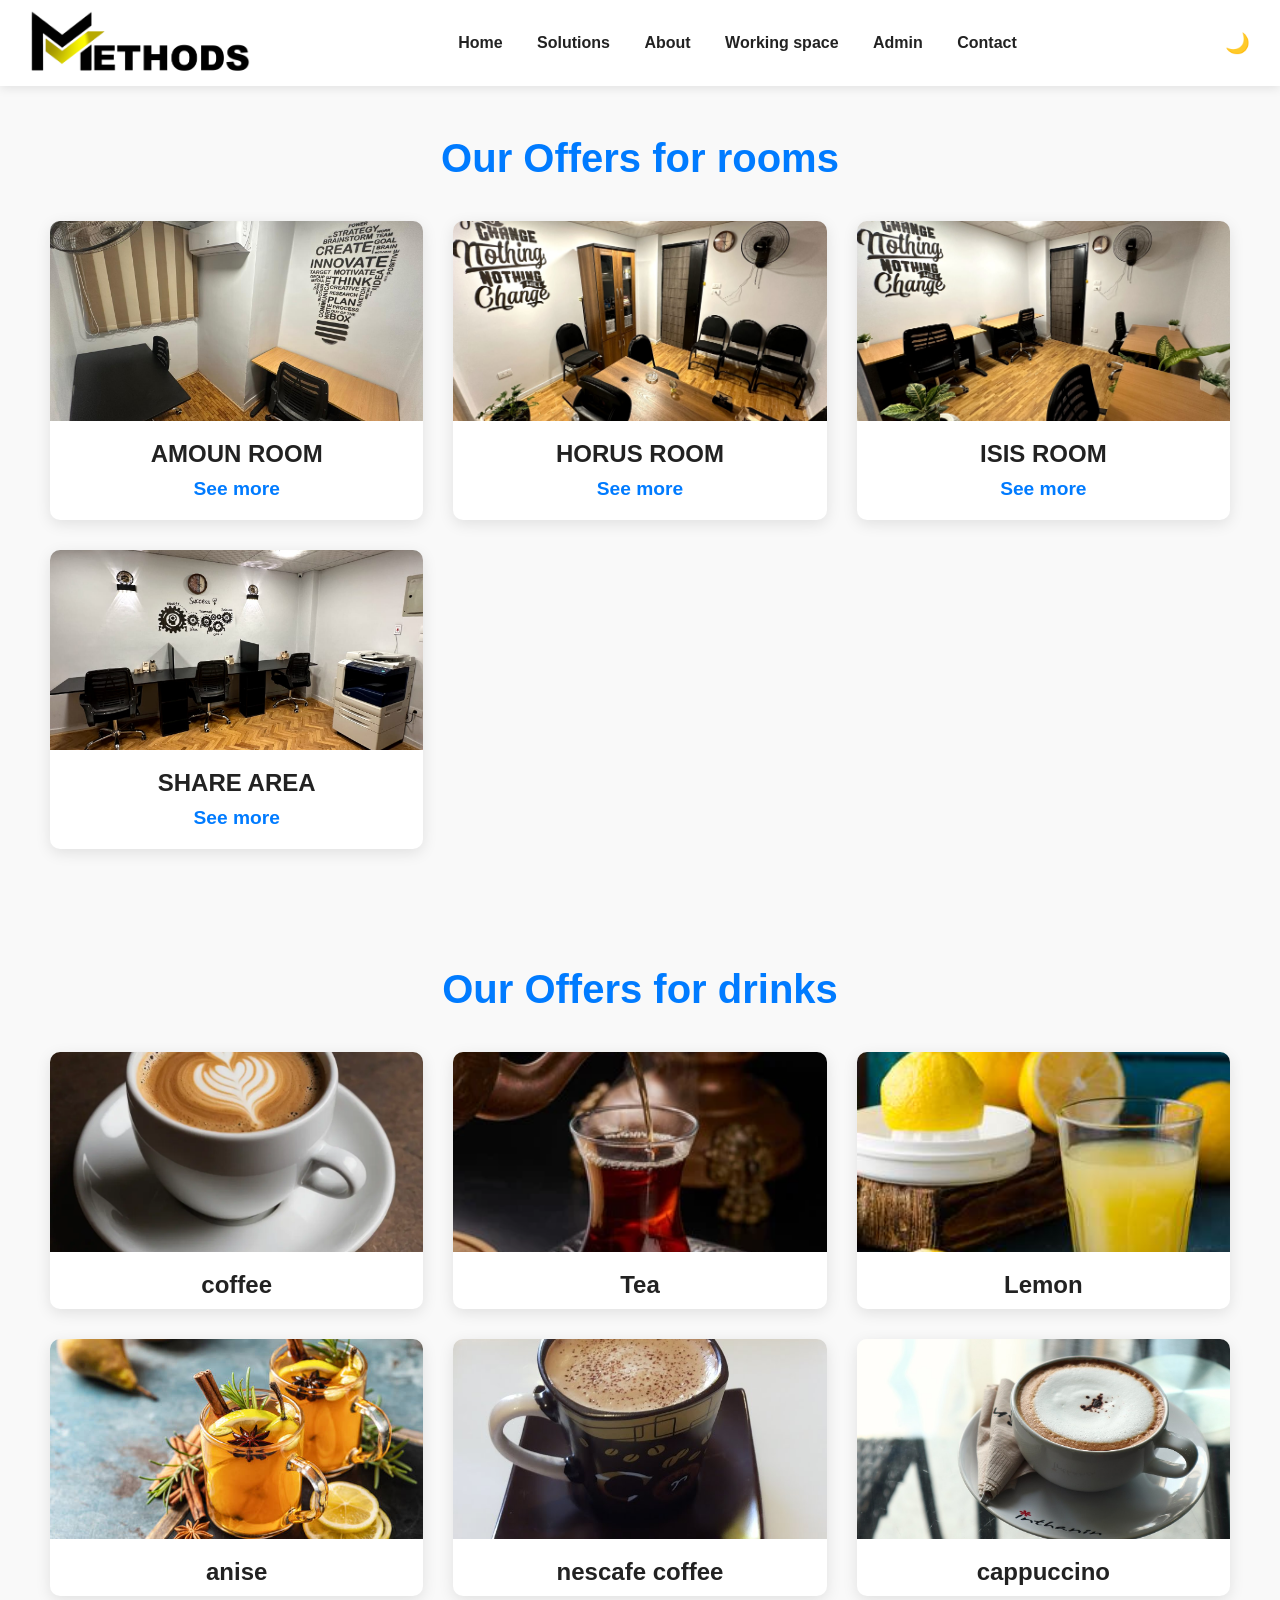
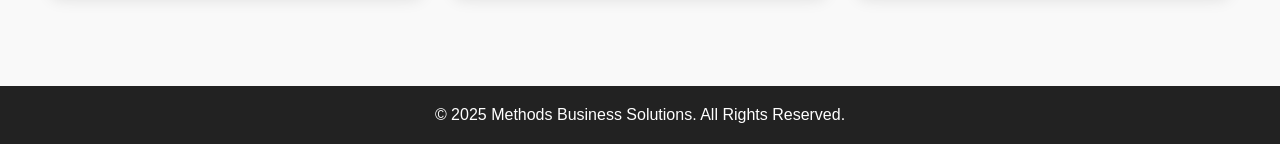
==== offers.html @ 4877b24e "Add files via upload" ====
<!DOCTYPE html>
<html lang="en">

<head>
    <meta charset="UTF-8">
    <meta name="viewport" content="width=device-width, initial-scale=1.0">
    <title>Offers - Methods Business Solutions</title>
    <link rel="stylesheet" href="style.css">
    <link rel="icon" type="icon" href="iconlogo.png">

</head>

<body>
    <!-- ===== NAVBAR ===== -->
    <header class="navbar">
        <div class="logo">
            <img src="Logo.png" alt="Methods Logo">
        </div>
        <nav>
      <a href="index.html" class="active">Home</a>
      <a href="SOLUTIONS.html">Solutions</a>
      <a href="ABOUT.html">About</a>
      <a href="offers.html">Working space</a>
        <a href="admin-login.html">Admin</a>

      <a href="Contact.html">Contact</a>

        </nav>
        <button id="theme-toggle">🌙</button>
    </header>

    <!-- ===== OFFERS SECTION ===== -->
    <section class="offers">
        <h1>Our Offers for rooms</h1>
        <div class="offers-grid">

            <a class="offer-card" href="room_one.html" aria-label="Training Hall details">
                <img src="rom1.jpeg" alt="Training Hall">
                <h2>AMOUN ROOM</h2>
                <p class="price">See more</p>

            </a>


            <a class="offer-card" href="room_two.html" aria-label="Private room details">
                <img src="room1.jpeg" alt="Private Room">
                <h2>HORUS ROOM</h2>
                <p class="price">See more</p>
            </a>

            <a class="offer-card" href="room_three.html" aria-label="Meeting room details">
                <img src="rooom1.jpeg" alt="Meeting Room">
                <h2>ISIS ROOM</h2>
                <p class="price">See more</p>
            </a>


            <a class="offer-card" href="sharearea.html" aria-label="Meeting room details">
                <img src="share_area.jpeg" alt="Meeting Room">
                <h2>SHARE AREA</h2>
                <p class="price">See more</p>
            </a>


        </div>
    </section>

    <br>
    <section class="offers">
        <h1>Our Offers for drinks</h1>
        <div class="offers-grid">

            <div class="offer-card">
                <img src="cofee.webp" alt="Room 1">
                <h2>coffee</h2>
            </div>

            <div class="offer-card">
                <img src="serving-tea-in-the-traditional-thumbnail-140331.webp" alt="Room 2">
                <h2>Tea</h2>
            </div>

            <div class="offer-card">
                <img src="slideshowslide_sss_2873_151.jpg" alt="Room 3">
                <h2>Lemon</h2>
            </div>





            <div class="offer-card">
                <img src="istockphoto-1189572341-612x612.jpg" alt="Room 1">
                <h2>anise</h2>
            </div>

            <div class="offer-card">
                <img src="sddefault.jpg" alt="Room 2">
                <h2>nescafe coffee</h2>
            </div>

            <div class="offer-card">
                <img src="Cappuccino_in_original.jpg" alt="Room 3">
                <h2>cappuccino</h2>
            </div>

        </div>
    </section>

    <!-- ===== FOOTER ===== -->
    <footer>
        <p>&copy; 2025 Methods Business Solutions. All Rights Reserved.</p>
    </footer>

    <script src="script.js"></script>
</body>

</html>
---- style.css ----
/* =================== RESET =================== */
* {
  margin: 0;
  padding: 0;
  box-sizing: border-box;
  font-family: Arial, sans-serif;
  /* خط بسيط وواضح */
}

body {
  background: #f9f9f9;
  color: #222;
  transition: all 0.3s ease;
}

a {
  text-decoration: none;
  color: inherit;
}

/* زرار عام */
.btn {
  display: inline-block;
  margin-top: 15px;
  padding: 10px 20px;
  background: #007BFF;
  color: #fff;
  border-radius: 5px;
  font-weight: bold;
  transition: 0.3s;
}

.btn:hover {
  background: #222;
  color: #fff;
}

/* =================== NAVBAR =================== */
.navbar {
  display: flex;
  justify-content: space-between;
  align-items: center;
  padding: 10px 30px;
  background: #fff;
  box-shadow: 0 2px 10px rgba(0, 0, 0, 0.1);
  flex-wrap: wrap;
  /* عشان الموبايل */
}

.navbar .logo {
  display: flex;
  align-items: center;
  flex-shrink: 0;
}

.navbar img {
  width: 220px;
  height: auto;
}

.navbar nav {
  flex: 1;
  text-align: center;
}

.navbar nav a {
  margin: 0 15px;
  font-weight: bold;
  font-size: 16px;
  transition: 0.3s;
}

.navbar nav a:hover {
  color: #555;
}



/* زرار تبديل الثيم */
#theme-toggle {
  border: none;
  background: none;
  font-size: 20px;
  cursor: pointer;
  margin-left: auto;
}

/* =================== HERO =================== */
.hero {
  text-align: center;
  padding: 80px 20px; 
  background: url('shridhar-gupta-dZxQn4VEv2M-unsplash.jpg') no-repeat center center;
  background-size: cover; 
  color: rgb(0, 0, 0); 
}

.hero h1 {
  font-size: 2.5rem;
  margin-bottom: 20px;
  text-shadow: #000 0px 0px 20px;

}

.hero p {
  font-size: 1.2rem;
  margin-bottom: 100px;
  text-shadow: #000 2px 2px 10px;

}

.hero .btn {
  display: inline-block;
  padding: 10px 20px;
  background-color: #0056b3;
  color: white;
  text-decoration: none;
  border-radius: 5px;
  transition: background 0.3s;
}

.hero .btn:hover {
  background-color: black;
  color: white;
}


/* =================== ABOUT =================== */
.about {
  text-align: center;
  padding: 60px 20px;
}

.about h2 {
  color: #007BFF;
  margin-bottom: 20px;
}

.about p {
  max-width: 800px;
  margin: 0 auto;
  line-height: 1.6;
}

/* =================== SOLUTIONS =================== */
.solutions {
  padding: 60px 20px;
  text-align: center;
}

.solutions h2 {
  color: #007BFF;
  margin-bottom: 30px;
}

.cards {
  display: grid;
  grid-template-columns: repeat(auto-fit, minmax(250px, 1fr));
  gap: 20px;
}

.card {
  background: #fff;
  padding: 20px;
  border-radius: 10px;
  box-shadow: 0 4px 10px rgba(0, 0, 0, 0.1);
  transition: 0.3s;
}

.card:hover {
  transform: translateY(-5px);
}

/* =================== OFFERS =================== */
  .offers {
    padding: 50px 50px;
    text-align: center;
  }

  .offers h1 {
    font-size: 2.5rem;
    margin-bottom: 40px;
    color: #007BFF;
  }

  .offers-grid {
    display: grid;
    grid-template-columns: repeat(auto-fit, minmax(280px, 1fr));
    gap: 30px;
    max-width: 1200px;
    margin: 0 auto;
  }

  .offer-card {
    background: #fff;
    border-radius: 10px;
    box-shadow: 0 4px 15px rgba(0, 0, 0, 0.1);
    overflow: hidden;
    transition: transform 0.3s ease;
    }

  .offer-card:hover {
    transform: translateY(-10px);
  }

  .offer-card img {
    width: 100%;
    height: 200px;
    object-fit: cover;
  }

  .offer-card h2 {
    font-size: 1.5rem;
    margin: 15px 0 10px;
  }

  .offer-card .price {
    font-size: 1.2rem;
    color: #007BFF;
    font-weight: bold;
    margin-bottom: 20px;
  }
/* =================== CLIENTS =================== */
.clients {
  padding: 60px 20px;
  text-align: center;
}

.clients h2 {
  color: #007BFF;
  margin-bottom: 30px;
}

.clients-grid {
  display: grid;
  grid-template-columns: repeat(auto-fit, minmax(120px, 1fr));
  gap: 20px;
  align-items: center;
  justify-items: center;
}

.client img {
  width: 100px;
  height: auto;
  object-fit: contain;
  filter: grayscale(100%);
  transition: 0.3s;
}

.client img:hover {
  filter: grayscale(0%);
  transform: scale(1.05);
}

/* =================== ABOUT PAGE =================== */
.about-page {
  max-width: 1000px;
  margin: 50px auto;
  padding: 20px;
}

.about-page h1 {
  text-align: center;
  font-size: 2.5rem;
  margin-bottom: 40px;
  color: #222;
}

.about-card {
  background: #fff;
  border-radius: 12px;
  padding: 25px;
  margin-bottom: 25px;
  box-shadow: 0 4px 15px rgba(0, 0, 0, 0.08);
  transition: transform 0.3s ease, box-shadow 0.3s ease;
}

.about-card:hover {
  transform: translateY(-5px);
  box-shadow: 0 6px 20px rgba(0, 0, 0, 0.15);
}

.about-card h2 {
  margin-bottom: 15px;
  color: #007BFF;
  font-size: 1.6rem;
}

.about-card p,
.about-card ul {
  font-size: 1rem;
  color: #555;
}

.about-card ul {
  list-style-type: disc;
  padding-left: 20px;
}

/* =================== DARK MODE =================== */
body.dark {
  background: #121212;
  color: #f1f1f1;
}

body.dark .navbar {
  background: #1e1e1e;
}

body.dark .navbar nav a {
  color: #f1f1f1;
}

body.dark .navbar nav a.active {
  color: #007BFF;
}

body.dark .card,
body.dark .solution-card,
body.dark .about-card,
body.dark .offer-card,
body.dark .booking-form {
  background: #1e1e1e;
  color: #f1f1f1;
  border: 1px solid #333;
}

body.dark h1,
body.dark h2,
body.dark h3 {
  color: #007BFF;
}

body.dark p,
body.dark li {
  color: #ddd;
}

body.dark .btn {
  background: #007BFF;
  color: #fff;
}

body.dark .btn:hover {
  background: #0056b3;
}

body.dark footer {
  background: #000;
  color: #ccc;
}

/* =================== RESPONSIVE =================== */
@media (max-width: 768px) {
  .navbar {
    flex-direction: column;
    align-items: center;
    padding: 15px;
  }

  .navbar img {
    width: 160px;
    margin-bottom: 10px;
  }

  .navbar nav {
    margin: 10px 0;
  }

  .navbar nav a {
    margin: 5px 10px;
    display: inline-block;
  }

  .room-details {
    padding: 20px;
  }

  .room-img {
    max-width: 100%;
  }

  .booking-form {
    padding: 20px;
  }
}



footer {
  background: #222;
  color: #fff;
  text-align: center;
  padding: 20px 10px;
  margin-top: 40px;
}

.social-links {
  margin-top: 15px;
  font-size: 20px;
  display: flex;
  justify-content: center;
  align-items: center;
  gap: 15px; /* استخدمه للتباعد بدل margin */
}

.social-icon {
  color: #fff;
  font-size: 24px;
  transition: color 0.3s; /* محدد الخاصية */
}

.social-icon:hover {
  color: #007BFF;
}


/* Dark Mode */
body.dark footer {
  background: #111;
  color: #ccc;
}

body.dark .social-icon {
  color: #ccc;
}

body.dark .social-icon:hover {
  color: #007BFF;
}
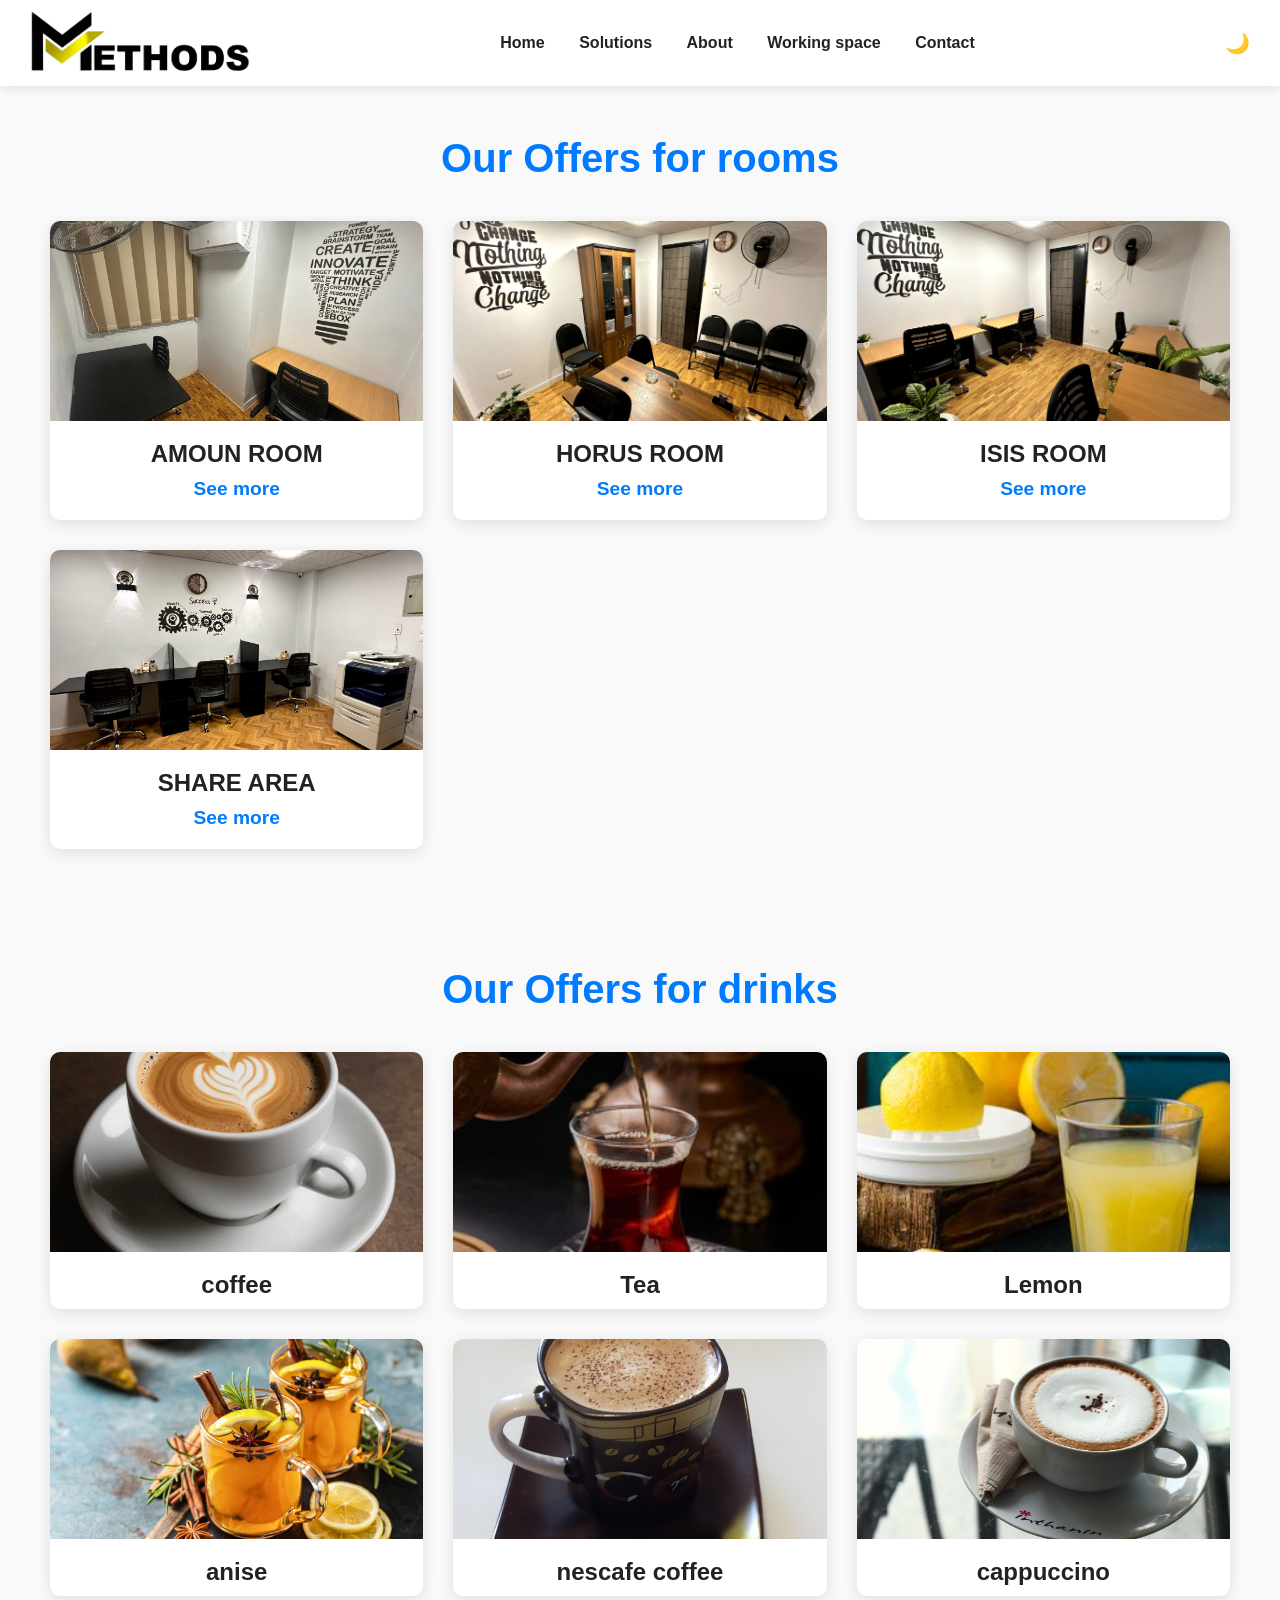
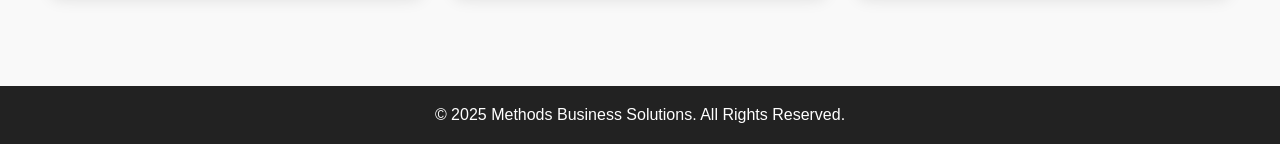
==== commit 45ba679d: "Updated admin-s.css" ====
--- a/offers.html
+++ b/offers.html
@@ -1,118 +1,115 @@
-<!DOCTYPE html>
-<html lang="en">
-
-<head>
-    <meta charset="UTF-8">
-    <meta name="viewport" content="width=device-width, initial-scale=1.0">
-    <title>Offers - Methods Business Solutions</title>
-    <link rel="stylesheet" href="style.css">
-    <link rel="icon" type="icon" href="iconlogo.png">
-
-</head>
-
-<body>
-    <!-- ===== NAVBAR ===== -->
-    <header class="navbar">
-        <div class="logo">
-            <img src="Logo.png" alt="Methods Logo">
-        </div>
-        <nav>
-      <a href="index.html" class="active">Home</a>
-      <a href="SOLUTIONS.html">Solutions</a>
-      <a href="ABOUT.html">About</a>
-      <a href="offers.html">Working space</a>
-        <a href="admin-login.html">Admin</a>
-
-      <a href="Contact.html">Contact</a>
-
-        </nav>
-        <button id="theme-toggle">🌙</button>
-    </header>
-
-    <!-- ===== OFFERS SECTION ===== -->
-    <section class="offers">
-        <h1>Our Offers for rooms</h1>
-        <div class="offers-grid">
-
-            <a class="offer-card" href="room_one.html" aria-label="Training Hall details">
-                <img src="rom1.jpeg" alt="Training Hall">
-                <h2>AMOUN ROOM</h2>
-                <p class="price">See more</p>
-
-            </a>
-
-
-            <a class="offer-card" href="room_two.html" aria-label="Private room details">
-                <img src="room1.jpeg" alt="Private Room">
-                <h2>HORUS ROOM</h2>
-                <p class="price">See more</p>
-            </a>
-
-            <a class="offer-card" href="room_three.html" aria-label="Meeting room details">
-                <img src="rooom1.jpeg" alt="Meeting Room">
-                <h2>ISIS ROOM</h2>
-                <p class="price">See more</p>
-            </a>
-
-
-            <a class="offer-card" href="sharearea.html" aria-label="Meeting room details">
-                <img src="share_area.jpeg" alt="Meeting Room">
-                <h2>SHARE AREA</h2>
-                <p class="price">See more</p>
-            </a>
-
-
-        </div>
-    </section>
-
-    <br>
-    <section class="offers">
-        <h1>Our Offers for drinks</h1>
-        <div class="offers-grid">
-
-            <div class="offer-card">
-                <img src="cofee.webp" alt="Room 1">
-                <h2>coffee</h2>
-            </div>
-
-            <div class="offer-card">
-                <img src="serving-tea-in-the-traditional-thumbnail-140331.webp" alt="Room 2">
-                <h2>Tea</h2>
-            </div>
-
-            <div class="offer-card">
-                <img src="slideshowslide_sss_2873_151.jpg" alt="Room 3">
-                <h2>Lemon</h2>
-            </div>
-
-
-
-
-
-            <div class="offer-card">
-                <img src="istockphoto-1189572341-612x612.jpg" alt="Room 1">
-                <h2>anise</h2>
-            </div>
-
-            <div class="offer-card">
-                <img src="sddefault.jpg" alt="Room 2">
-                <h2>nescafe coffee</h2>
-            </div>
-
-            <div class="offer-card">
-                <img src="Cappuccino_in_original.jpg" alt="Room 3">
-                <h2>cappuccino</h2>
-            </div>
-
-        </div>
-    </section>
-
-    <!-- ===== FOOTER ===== -->
-    <footer>
-        <p>&copy; 2025 Methods Business Solutions. All Rights Reserved.</p>
-    </footer>
-
-    <script src="script.js"></script>
-</body>
-
+<!DOCTYPE html>
+<html lang="en">
+
+<head>
+    <meta charset="UTF-8">
+    <meta name="viewport" content="width=device-width, initial-scale=1.0">
+    <title>Offers - Methods Business Solutions</title>
+    <link rel="stylesheet" href="style.css">
+    <link rel="icon" type="icon" href="iconlogo.png">
+
+</head>
+
+<body>
+    <!-- ===== NAVBAR ===== -->
+    <header class="navbar">
+        <div class="logo">
+            <img src="Logo.png" alt="Methods Logo">
+        </div>
+        <nav>
+      <a href="index.html" class="active">Home</a>
+      <a href="SOLUTIONS.html">Solutions</a>
+      <a href="ABOUT.html">About</a>
+      <a href="offers.html">Working space</a>
+      <a href="Contact.html">Contact</a>
+        </nav>
+        <button id="theme-toggle">🌙</button>
+    </header>
+
+    <!-- ===== OFFERS SECTION ===== -->
+    <section class="offers">
+        <h1>Our Offers for rooms</h1>
+        <div class="offers-grid">
+
+            <a class="offer-card" href="room_one.html" aria-label="Training Hall details">
+                <img src="rom1.jpeg" alt="Training Hall">
+                <h2>AMOUN ROOM</h2>
+                <p class="price">See more</p>
+
+            </a>
+
+
+            <a class="offer-card" href="room_two.html" aria-label="Private room details">
+                <img src="room1.jpeg" alt="Private Room">
+                <h2>HORUS ROOM</h2>
+                <p class="price">See more</p>
+            </a>
+
+            <a class="offer-card" href="room_three.html" aria-label="Meeting room details">
+                <img src="rooom1.jpeg" alt="Meeting Room">
+                <h2>ISIS ROOM</h2>
+                <p class="price">See more</p>
+            </a>
+
+
+            <a class="offer-card" href="sharearea.html" aria-label="Meeting room details">
+                <img src="share_area.jpeg" alt="Meeting Room">
+                <h2>SHARE AREA</h2>
+                <p class="price">See more</p>
+            </a>
+
+
+        </div>
+    </section>
+
+    <br>
+    <section class="offers">
+        <h1>Our Offers for drinks</h1>
+        <div class="offers-grid">
+
+            <div class="offer-card">
+                <img src="cofee.webp" alt="Room 1">
+                <h2>coffee</h2>
+            </div>
+
+            <div class="offer-card">
+                <img src="serving-tea-in-the-traditional-thumbnail-140331.webp" alt="Room 2">
+                <h2>Tea</h2>
+            </div>
+
+            <div class="offer-card">
+                <img src="slideshowslide_sss_2873_151.jpg" alt="Room 3">
+                <h2>Lemon</h2>
+            </div>
+
+
+
+
+
+            <div class="offer-card">
+                <img src="istockphoto-1189572341-612x612.jpg" alt="Room 1">
+                <h2>anise</h2>
+            </div>
+
+            <div class="offer-card">
+                <img src="sddefault.jpg" alt="Room 2">
+                <h2>nescafe coffee</h2>
+            </div>
+
+            <div class="offer-card">
+                <img src="Cappuccino_in_original.jpg" alt="Room 3">
+                <h2>cappuccino</h2>
+            </div>
+
+        </div>
+    </section>
+
+    <!-- ===== FOOTER ===== -->
+    <footer>
+        <p>&copy; 2025 Methods Business Solutions. All Rights Reserved.</p>
+    </footer>
+
+    <script src="script.js"></script>
+</body>
+
 </html>
